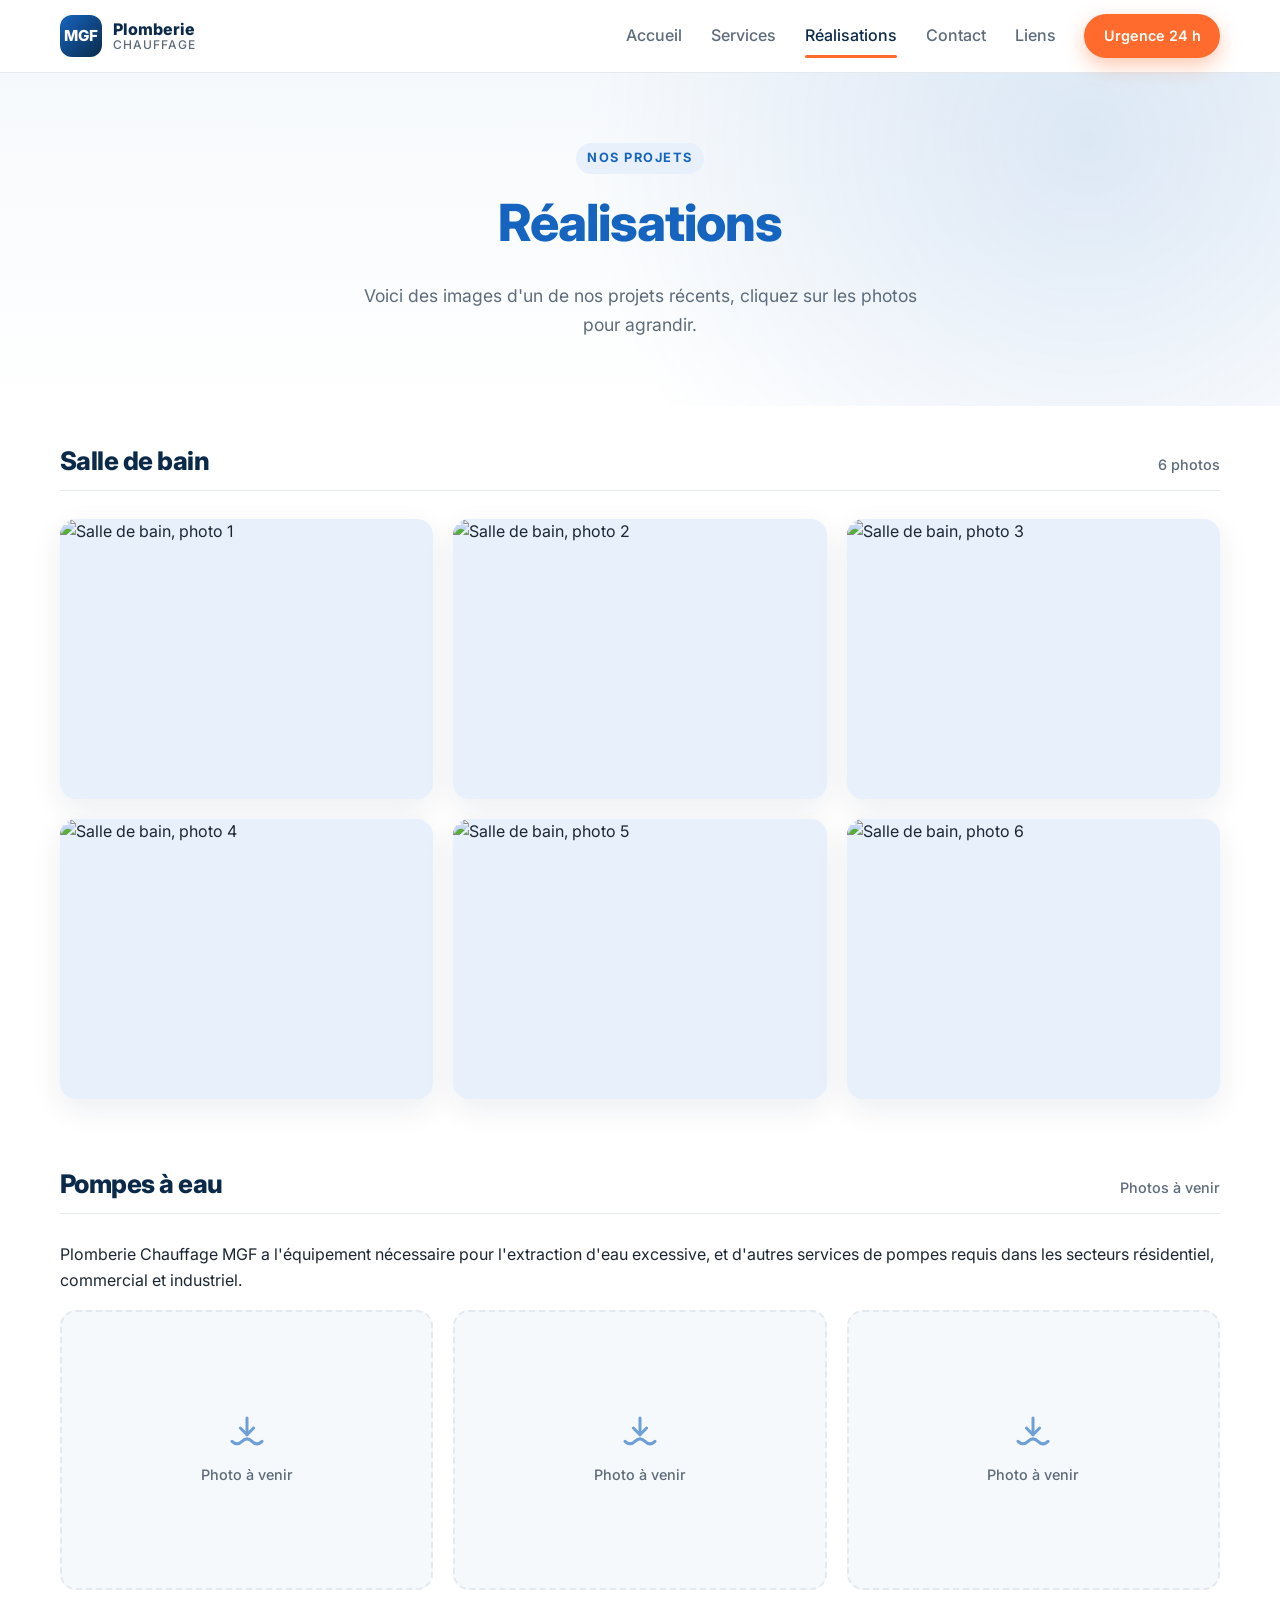
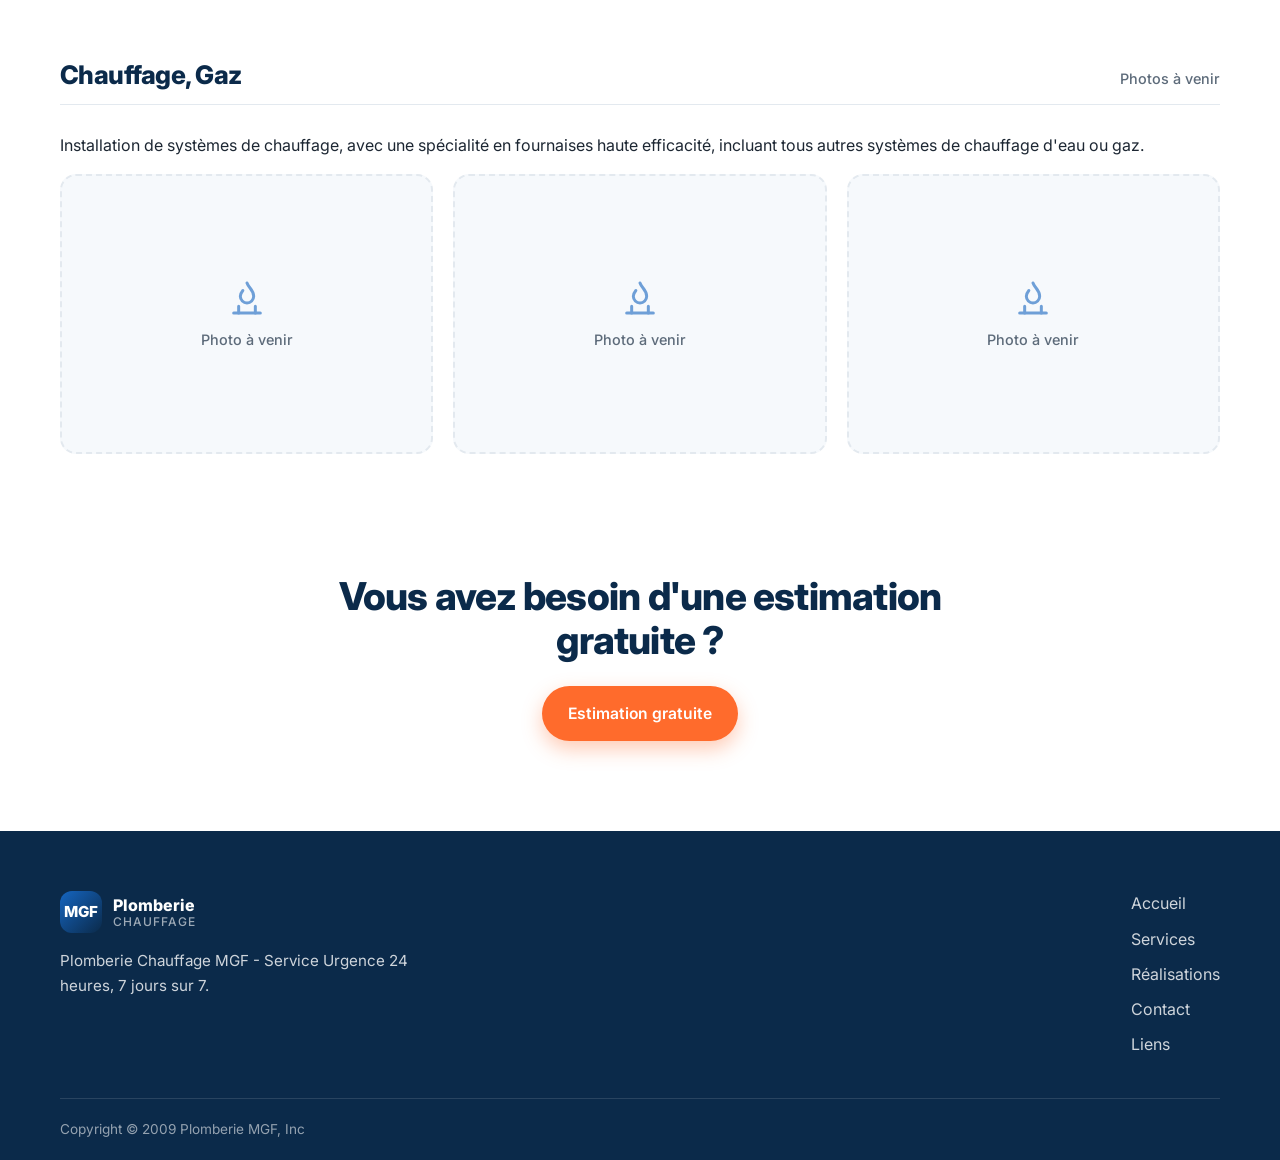
==== realisations.html @ ff9a6ec9 "realisations" ====
<!DOCTYPE html>
<html lang="fr">
<head>
    <meta charset="UTF-8">
    <meta name="viewport" content="width=device-width, initial-scale=1.0">
    <meta name="description" content="Réalisations de Plomberie Chauffage MGF : photos d'un de nos projets récents de salle de bain.">
    <link rel="preconnect" href="https://fonts.googleapis.com">
    <link rel="preconnect" href="https://fonts.gstatic.com" crossorigin>
    <link href="https://fonts.googleapis.com/css2?family=Inter:wght@400;500;600;700;800&display=swap" rel="stylesheet">
    <link rel="stylesheet" href="./styles.css">
    <link rel="stylesheet" href="./realisations.css">
    <title>Réalisations | Plomberie Chauffage MGF</title>
</head>
<body>

    <!-- ========== EN-TÊTE ========== -->
    <header class="site-header">
        <div class="container header-inner">
            <a href="index.html" class="logo">
                <span class="logo-mark">MGF</span>
                <span class="logo-text">Plomberie <small>Chauffage</small></span>
            </a>

            <input type="checkbox" id="menu-toggle" class="menu-toggle" aria-label="Ouvrir le menu">
            <label for="menu-toggle" class="burger" aria-hidden="true"><span></span></label>

            <nav class="nav" aria-label="Navigation principale">
                <a href="index.html">Accueil</a>
                <a href="services.html">Services</a>
                <a href="realisations.html" class="active" aria-current="page">Réalisations</a>
                <a href="contact.html">Contact</a>
                <a href="liens.html">Liens</a>
                <a href="tel:+15148350177" class="btn btn-accent nav-cta">Urgence 24 h</a>
            </nav>
        </div>
    </header>

    <main>

        <!-- ========== TITRE DE PAGE ========== -->
        <section class="page-hero">
            <div class="container">
                <span class="eyebrow">Nos projets</span>
                <h1>Réalisations</h1>
                <p>Voici des images d'un de nos projets récents, cliquez sur les photos pour agrandir.</p>
            </div>
        </section>

        <!-- ========== GALERIE ========== -->
        <section class="gallery-section" id="galerie">
            <div class="container">
                <header class="gallery-head">
                    <h2>Salle de bain</h2>
                    <span class="count">6 photos</span>
                </header>

                <div class="gallery">

                    <a href="#photo-1" class="thumb">
                        <img src="photos/realDSC02028.JPG" alt="Salle de bain, photo 1" loading="lazy">
                        <span class="zoom" aria-hidden="true"><svg viewBox="0 0 24 24"><circle cx="11" cy="11" r="7"/><path d="M21 21l-4.5-4.5M11 8v6M8 11h6"/></svg></span>
                    </a>

                    <a href="#photo-2" class="thumb">
                        <img src="photos/realDSC02033.JPG" alt="Salle de bain, photo 2" loading="lazy">
                        <span class="zoom" aria-hidden="true"><svg viewBox="0 0 24 24"><circle cx="11" cy="11" r="7"/><path d="M21 21l-4.5-4.5M11 8v6M8 11h6"/></svg></span>
                    </a>

                    <a href="#photo-3" class="thumb">
                        <img src="photos/realDSC02045.JPG" alt="Salle de bain, photo 3" loading="lazy">
                        <span class="zoom" aria-hidden="true"><svg viewBox="0 0 24 24"><circle cx="11" cy="11" r="7"/><path d="M21 21l-4.5-4.5M11 8v6M8 11h6"/></svg></span>
                    </a>

                    <a href="#photo-4" class="thumb">
                        <img src="photos/realDSC02046.JPG" alt="Salle de bain, photo 4" loading="lazy">
                        <span class="zoom" aria-hidden="true"><svg viewBox="0 0 24 24"><circle cx="11" cy="11" r="7"/><path d="M21 21l-4.5-4.5M11 8v6M8 11h6"/></svg></span>
                    </a>

                    <a href="#photo-5" class="thumb">
                        <img src="photos/realDSC02056.JPG" alt="Salle de bain, photo 5" loading="lazy">
                        <span class="zoom" aria-hidden="true"><svg viewBox="0 0 24 24"><circle cx="11" cy="11" r="7"/><path d="M21 21l-4.5-4.5M11 8v6M8 11h6"/></svg></span>
                    </a>

                    <a href="#photo-6" class="thumb">
                        <img src="photos/realDSC02057.JPG" alt="Salle de bain, photo 6" loading="lazy">
                        <span class="zoom" aria-hidden="true"><svg viewBox="0 0 24 24"><circle cx="11" cy="11" r="7"/><path d="M21 21l-4.5-4.5M11 8v6M8 11h6"/></svg></span>
                    </a>

                </div>
            </div>
        </section>

        <!-- ========== POMPES À EAU ========== -->
        <section class="gallery-section" id="pompes-a-eau">
            <div class="container">
                <header class="gallery-head">
                    <h2>Pompes à eau</h2>
                    <span class="count">Photos à venir</span>
                </header>
                <p class="gallery-desc">Plomberie Chauffage MGF a l'équipement nécessaire pour l'extraction d'eau excessive, et d'autres services de pompes requis dans les secteurs résidentiel, commercial et industriel.</p>

                <div class="gallery">
                    <!--
                        Pour ajouter une vraie photo, remplace un bloc "thumb placeholder" par :
                        <a href="photos/pompe-1.jpg" class="thumb"><img src="photos/pompe-1.jpg" alt="Pompe à eau, photo 1" loading="lazy"></a>
                    -->
                    <div class="thumb placeholder">
                        <svg viewBox="0 0 24 24" aria-hidden="true"><path d="M12 3v10"/><path d="M8 9l4 4 4-4"/><path d="M3 17c2 2 4 2 6 0s4-2 6 0 4 2 6 0"/></svg>
                        <span>Photo à venir</span>
                    </div>
                    <div class="thumb placeholder">
                        <svg viewBox="0 0 24 24" aria-hidden="true"><path d="M12 3v10"/><path d="M8 9l4 4 4-4"/><path d="M3 17c2 2 4 2 6 0s4-2 6 0 4 2 6 0"/></svg>
                        <span>Photo à venir</span>
                    </div>
                    <div class="thumb placeholder">
                        <svg viewBox="0 0 24 24" aria-hidden="true"><path d="M12 3v10"/><path d="M8 9l4 4 4-4"/><path d="M3 17c2 2 4 2 6 0s4-2 6 0 4 2 6 0"/></svg>
                        <span>Photo à venir</span>
                    </div>
                </div>
            </div>
        </section>

        <!-- ========== CHAUFFAGE, GAZ ========== -->
        <section class="gallery-section" id="chauffage-gaz">
            <div class="container">
                <header class="gallery-head">
                    <h2>Chauffage, Gaz</h2>
                    <span class="count">Photos à venir</span>
                </header>
                <p class="gallery-desc">Installation de systèmes de chauffage, avec une spécialité en fournaises haute efficacité, incluant tous autres systèmes de chauffage d'eau ou gaz.</p>

                <div class="gallery">
                    <div class="thumb placeholder">
                        <svg viewBox="0 0 24 24" aria-hidden="true"><path d="M12 3c1 3 4 4 4 8a4 4 0 0 1-8 0c0-1.5.7-2.5 1.5-3.5"/><path d="M4 21h16"/><path d="M7 21v-4M17 21v-4"/></svg>
                        <span>Photo à venir</span>
                    </div>
                    <div class="thumb placeholder">
                        <svg viewBox="0 0 24 24" aria-hidden="true"><path d="M12 3c1 3 4 4 4 8a4 4 0 0 1-8 0c0-1.5.7-2.5 1.5-3.5"/><path d="M4 21h16"/><path d="M7 21v-4M17 21v-4"/></svg>
                        <span>Photo à venir</span>
                    </div>
                    <div class="thumb placeholder">
                        <svg viewBox="0 0 24 24" aria-hidden="true"><path d="M12 3c1 3 4 4 4 8a4 4 0 0 1-8 0c0-1.5.7-2.5 1.5-3.5"/><path d="M4 21h16"/><path d="M7 21v-4M17 21v-4"/></svg>
                        <span>Photo à venir</span>
                    </div>
                </div>
            </div>
        </section>

        <!-- ========== AGRANDISSEMENTS (sans JavaScript) ========== -->
        <div class="lightbox" id="photo-1">
            <a href="#galerie" class="lb-backdrop" aria-label="Fermer"></a>
            <img src="photos/realDSC02028.JPG" alt="Salle de bain, photo 1 agrandie">
            <a href="#galerie" class="lb-close" aria-label="Fermer">&times;</a>
            <a href="#photo-6" class="lb-nav lb-prev" aria-label="Photo précédente">&#8249;</a>
            <a href="#photo-2" class="lb-nav lb-next" aria-label="Photo suivante">&#8250;</a>
        </div>

        <div class="lightbox" id="photo-2">
            <a href="#galerie" class="lb-backdrop" aria-label="Fermer"></a>
            <img src="photos/realDSC02033.JPG" alt="Salle de bain, photo 2 agrandie">
            <a href="#galerie" class="lb-close" aria-label="Fermer">&times;</a>
            <a href="#photo-1" class="lb-nav lb-prev" aria-label="Photo précédente">&#8249;</a>
            <a href="#photo-3" class="lb-nav lb-next" aria-label="Photo suivante">&#8250;</a>
        </div>

        <div class="lightbox" id="photo-3">
            <a href="#galerie" class="lb-backdrop" aria-label="Fermer"></a>
            <img src="photos/realDSC02045.JPG" alt="Salle de bain, photo 3 agrandie">
            <a href="#galerie" class="lb-close" aria-label="Fermer">&times;</a>
            <a href="#photo-2" class="lb-nav lb-prev" aria-label="Photo précédente">&#8249;</a>
            <a href="#photo-4" class="lb-nav lb-next" aria-label="Photo suivante">&#8250;</a>
        </div>

        <div class="lightbox" id="photo-4">
            <a href="#galerie" class="lb-backdrop" aria-label="Fermer"></a>
            <img src="photos/realDSC02046.JPG" alt="Salle de bain, photo 4 agrandie">
            <a href="#galerie" class="lb-close" aria-label="Fermer">&times;</a>
            <a href="#photo-3" class="lb-nav lb-prev" aria-label="Photo précédente">&#8249;</a>
            <a href="#photo-5" class="lb-nav lb-next" aria-label="Photo suivante">&#8250;</a>
        </div>

        <div class="lightbox" id="photo-5">
            <a href="#galerie" class="lb-backdrop" aria-label="Fermer"></a>
            <img src="photos/realDSC02056.JPG" alt="Salle de bain, photo 5 agrandie">
            <a href="#galerie" class="lb-close" aria-label="Fermer">&times;</a>
            <a href="#photo-4" class="lb-nav lb-prev" aria-label="Photo précédente">&#8249;</a>
            <a href="#photo-6" class="lb-nav lb-next" aria-label="Photo suivante">&#8250;</a>
        </div>

        <div class="lightbox" id="photo-6">
            <a href="#galerie" class="lb-backdrop" aria-label="Fermer"></a>
            <img src="photos/realDSC02057.JPG" alt="Salle de bain, photo 6 agrandie">
            <a href="#galerie" class="lb-close" aria-label="Fermer">&times;</a>
            <a href="#photo-5" class="lb-nav lb-prev" aria-label="Photo précédente">&#8249;</a>
            <a href="#photo-1" class="lb-nav lb-next" aria-label="Photo suivante">&#8250;</a>
        </div>

        <!-- ========== APPEL À L'ACTION ========== -->
        <section class="cta">
            <div class="container cta-inner">
                <h2>Vous avez besoin d'une estimation gratuite ?</h2>
                <a href="estimation.html" class="btn btn-accent">Estimation gratuite</a>
            </div>
        </section>

    </main>

    <!-- ========== PIED DE PAGE ========== -->
    <footer class="site-footer">
        <div class="container footer-inner">
            <div class="footer-brand">
                <a href="index.html" class="logo">
                    <span class="logo-mark">MGF</span>
                    <span class="logo-text">Plomberie <small>Chauffage</small></span>
                </a>
                <p>Plomberie Chauffage MGF - Service Urgence 24 heures, 7 jours sur 7.</p>
            </div>

            <nav class="footer-nav" aria-label="Navigation du pied de page">
                <a href="index.html">Accueil</a>
                <a href="services.html">Services</a>
                <a href="realisations.html">Réalisations</a>
                <a href="contact.html">Contact</a>
                <a href="liens.html">Liens</a>
            </nav>
        </div>
        <div class="container footer-bottom">
            <p>Copyright &copy; 2009 Plomberie MGF, Inc</p>
        </div>
    </footer>

</body>
</html>
---- styles.css ----
/* ==========================================================
   Plomberie Chauffage MGF — page Services
   ========================================================== */

:root {
    --navy: #0b2a4a;
    --blue: #1565c0;
    --blue-soft: #e8f1fb;
    --accent: #ff6b2c;
    --accent-dark: #e5551a;
    --text: #1d2733;
    --muted: #5d6b7a;
    --line: #e3e9ef;
    --bg: #f6f9fc;
    --white: #ffffff;
    --radius: 16px;
    --shadow: 0 10px 30px rgba(11, 42, 74, 0.08);
    --shadow-hover: 0 18px 40px rgba(11, 42, 74, 0.14);
}

*, *::before, *::after { box-sizing: border-box; }

html { scroll-behavior: smooth; }

body {
    margin: 0;
    font-family: "Inter", system-ui, -apple-system, "Segoe UI", Roboto, sans-serif;
    color: var(--text);
    background: var(--white);
    line-height: 1.6;
    -webkit-font-smoothing: antialiased;
}

img { max-width: 100%; display: block; }

a { color: inherit; text-decoration: none; }

h1, h2, h3 { line-height: 1.15; margin: 0 0 .6em; color: var(--navy); letter-spacing: -0.02em; }

p { margin: 0 0 1em; }

.container {
    width: min(1160px, 100% - 40px);
    margin-inline: auto;
}

svg {
    fill: none;
    stroke: currentColor;
    stroke-width: 1.8;
    stroke-linecap: round;
    stroke-linejoin: round;
}

/* ---------- Boutons ---------- */
.btn {
    display: inline-flex;
    align-items: center;
    gap: .55em;
    padding: .85em 1.5em;
    border-radius: 999px;
    font-weight: 600;
    font-size: .98rem;
    border: 2px solid transparent;
    cursor: pointer;
    transition: transform .2s, background .2s, box-shadow .2s, color .2s;
}
.btn svg { width: 1.2em; height: 1.2em; }
.btn:hover { transform: translateY(-2px); }

.btn-primary { background: var(--blue); color: var(--white); box-shadow: 0 8px 20px rgba(21, 101, 192, .3); }
.btn-primary:hover { background: #0f52a0; }

.btn-accent { background: var(--accent); color: var(--white); box-shadow: 0 8px 20px rgba(255, 107, 44, .35); }
.btn-accent:hover { background: var(--accent-dark); }

.btn-ghost { border-color: var(--navy); color: var(--navy); background: transparent; }
.btn-ghost:hover { background: var(--navy); color: var(--white); }

.btn-light { background: var(--white); color: var(--navy); font-size: 1.15rem; }
.btn-light:hover { background: var(--blue-soft); }

.eyebrow {
    display: inline-block;
    font-size: .8rem;
    font-weight: 700;
    letter-spacing: .12em;
    text-transform: uppercase;
    color: var(--blue);
    background: var(--blue-soft);
    padding: .4em .9em;
    border-radius: 999px;
    margin-bottom: 1.2rem;
}

/* ---------- En-tête ---------- */
.site-header {
    position: sticky;
    top: 0;
    z-index: 50;
    background: rgba(255, 255, 255, .9);
    backdrop-filter: blur(12px);
    border-bottom: 1px solid var(--line);
}
.header-inner {
    display: flex;
    align-items: center;
    justify-content: space-between;
    height: 72px;
}

.logo { display: inline-flex; align-items: center; gap: .7rem; }
.logo-mark {
    display: grid;
    place-items: center;
    width: 42px; height: 42px;
    border-radius: 12px;
    background: linear-gradient(135deg, var(--blue), var(--navy));
    color: var(--white);
    font-weight: 800;
    font-size: .95rem;
    letter-spacing: .02em;
}
.logo-text { font-weight: 800; color: var(--navy); line-height: 1.1; }
.logo-text small { display: block; font-weight: 500; font-size: .75rem; color: var(--muted); letter-spacing: .08em; text-transform: uppercase; }

.nav { display: flex; align-items: center; gap: 1.8rem; }
.nav a:not(.btn) { font-weight: 500; color: var(--muted); position: relative; padding: .3em 0; transition: color .2s; }
.nav a:not(.btn):hover,
.nav a.active { color: var(--navy); }
.nav a.active::after {
    content: "";
    position: absolute; left: 0; right: 0; bottom: -4px;
    height: 3px; border-radius: 3px; background: var(--accent);
}
.nav-cta { padding: .6em 1.2em; font-size: .9rem; }

.menu-toggle { display: none; }
.burger { display: none; }

/* ---------- Hero ---------- */
.hero {
    background:
        radial-gradient(circle at 85% 20%, rgba(21, 101, 192, .12), transparent 45%),
        linear-gradient(180deg, var(--bg), var(--white));
    padding: 80px 0 90px;
}
.hero-inner {
    display: grid;
    grid-template-columns: 1.15fr 1fr;
    gap: 60px;
    align-items: center;
}
.hero h1 { font-size: clamp(2rem, 4.2vw, 3.2rem); font-weight: 800; }
.hero h1 span { color: var(--blue); }
.hero-text > p { font-size: 1.1rem; color: var(--muted); max-width: 56ch; }

.hero-actions { display: flex; flex-wrap: wrap; gap: 14px; margin: 1.8rem 0 2rem; }

.hero-badges {
    list-style: none; margin: 0; padding: 0;
    display: flex; flex-wrap: wrap; gap: 12px 26px;
    font-size: .92rem; font-weight: 500; color: var(--navy);
}
.hero-badges li { display: inline-flex; align-items: center; gap: .5em; }
.hero-badges svg { width: 20px; height: 20px; color: var(--accent); }

.hero-visual { position: relative; }
.hero-card {
    aspect-ratio: 1 / 1;
    border-radius: 32px;
    background: linear-gradient(145deg, var(--blue), var(--navy));
    display: grid; place-items: center;
    box-shadow: var(--shadow-hover);
    overflow: hidden;
    position: relative;
}
.hero-card::before,
.hero-card::after {
    content: ""; position: absolute; border-radius: 50%;
    background: rgba(255, 255, 255, .06);
}
.hero-card::before { width: 70%; height: 70%; top: -20%; right: -20%; }
.hero-card::after { width: 50%; height: 50%; bottom: -15%; left: -10%; }
.hero-card img { width: 100%; height: 100%; object-fit: cover; }
.hero-illustration { width: 52%; fill: rgba(255, 255, 255, .95); stroke: none; position: relative; z-index: 1; }
.hero-illustration .shine { fill: none; stroke: var(--blue); stroke-width: 7; opacity: .5; }

.float-card {
    position: absolute;
    background: var(--white);
    border-radius: 14px;
    padding: 12px 18px;
    box-shadow: var(--shadow);
    display: flex; flex-direction: column;
    line-height: 1.2;
}
.float-card strong { font-size: 1.2rem; color: var(--navy); }
.float-card span { font-size: .8rem; color: var(--muted); }
.float-top { top: 8%; left: -6%; }
.float-bottom { bottom: 8%; right: -4%; }

/* ---------- Services ---------- */
.services { padding: 90px 0; background: var(--white); }

.section-head { text-align: center; max-width: 640px; margin: 0 auto 56px; }
.section-head h2 { font-size: clamp(1.8rem, 3.2vw, 2.5rem); font-weight: 800; }
.section-head p { color: var(--muted); font-size: 1.05rem; }

.grid {
    display: grid;
    grid-template-columns: repeat(3, 1fr);
    gap: 24px;
}

.card {
    background: var(--white);
    border: 1px solid var(--line);
    border-radius: var(--radius);
    padding: 32px 28px;
    transition: transform .25s, box-shadow .25s, border-color .25s;
    position: relative;
    overflow: hidden;
}
.card::before {
    content: "";
    position: absolute; left: 0; top: 0; right: 0; height: 4px;
    background: linear-gradient(90deg, var(--blue), var(--accent));
    transform: scaleX(0); transform-origin: left;
    transition: transform .3s;
}
.card:hover { transform: translateY(-6px); box-shadow: var(--shadow-hover); border-color: transparent; }
.card:hover::before { transform: scaleX(1); }

.icon {
    width: 56px; height: 56px;
    border-radius: 14px;
    background: var(--blue-soft);
    color: var(--blue);
    display: grid; place-items: center;
    margin-bottom: 20px;
    transition: background .25s, color .25s;
}
.icon svg { width: 28px; height: 28px; }
.card:hover .icon { background: var(--blue); color: var(--white); }

.card h3 { font-size: 1.2rem; font-weight: 700; margin-bottom: .5em; }
.card p { color: var(--muted); font-size: .98rem; margin: 0; }

.more { text-align: center; margin-top: 52px; }

/* ---------- Bandeau urgence ---------- */
.emergency {
    background: linear-gradient(120deg, var(--navy), var(--blue));
    color: var(--white);
    padding: 48px 0;
}
.emergency-inner {
    display: flex; align-items: center; justify-content: space-between;
    gap: 24px; flex-wrap: wrap;
}
.emergency h2 { color: var(--white); font-size: clamp(1.4rem, 2.6vw, 2rem); margin-bottom: .2em; }
.emergency p { margin: 0; opacity: .85; }

/* ---------- Info RBQ + témoignage ---------- */
.info { padding: 90px 0; background: var(--bg); }
.info-grid { display: grid; grid-template-columns: 1fr 1fr; gap: 28px; align-items: stretch; }

.notice {
    background: var(--white);
    border-left: 5px solid var(--accent);
    border-radius: var(--radius);
    padding: 34px 32px;
    box-shadow: var(--shadow);
}
.notice-tag {
    display: inline-block;
    font-size: .75rem; font-weight: 700; letter-spacing: .1em; text-transform: uppercase;
    color: var(--accent-dark); margin-bottom: 1rem;
}
.notice p { margin: 0; font-size: 1.05rem; font-weight: 500; color: var(--navy); }

.testimonial {
    margin: 0;
    background: var(--navy);
    color: var(--white);
    border-radius: var(--radius);
    padding: 34px 32px;
    position: relative;
    box-shadow: var(--shadow);
}
.quote-mark { width: 40px; height: 40px; fill: var(--accent); stroke: none; margin-bottom: 12px; }
.testimonial blockquote { margin: 0 0 1.2rem; font-size: 1.15rem; font-weight: 500; line-height: 1.5; }
.testimonial figcaption { font-weight: 700; opacity: .8; }
.testimonial figcaption::before { content: "— "; }

/* ---------- Appel à l'action ---------- */
.cta { padding: 90px 0; text-align: center; background: var(--white); }
.cta-inner { max-width: 640px; }
.cta h2 { font-size: clamp(1.8rem, 3.2vw, 2.4rem); font-weight: 800; }
.cta p { color: var(--muted); font-size: 1.05rem; margin-bottom: 1.8rem; }

/* ---------- Pied de page ---------- */
.site-footer { background: var(--navy); color: rgba(255, 255, 255, .8); padding: 60px 0 0; }
.footer-inner {
    display: flex; justify-content: space-between; gap: 40px; flex-wrap: wrap;
    padding-bottom: 40px;
}
.footer-brand { max-width: 380px; }
.footer-brand .logo-text { color: var(--white); }
.footer-brand .logo-text small { color: rgba(255, 255, 255, .6); }
.footer-brand p { margin-top: 1rem; font-size: .95rem; }

.footer-nav { display: flex; flex-direction: column; gap: .6rem; }
.footer-nav a { transition: color .2s; }
.footer-nav a:hover { color: var(--accent); }

.footer-bottom { border-top: 1px solid rgba(255, 255, 255, .12); padding: 20px 0; font-size: .85rem; }
.footer-bottom p { margin: 0; opacity: .7; }

/* ---------- Responsive ---------- */
@media (max-width: 960px) {
    .hero-inner { grid-template-columns: 1fr; gap: 50px; }
    .hero-visual { max-width: 420px; margin-inline: auto; width: 100%; }
    .float-top { left: -2%; }
    .float-bottom { right: -2%; }
    .grid { grid-template-columns: repeat(2, 1fr); }
    .info-grid { grid-template-columns: 1fr; }
}

@media (max-width: 760px) {
    .burger {
        display: flex; flex-direction: column; justify-content: center; gap: 5px;
        width: 42px; height: 42px; cursor: pointer; padding: 10px;
    }
    .burger span, .burger span::before, .burger span::after {
        display: block; height: 2px; width: 100%;
        background: var(--navy); border-radius: 2px; position: relative;
        transition: transform .25s, opacity .25s;
    }
    .burger span::before, .burger span::after { content: ""; position: absolute; left: 0; }
    .burger span::before { top: -7px; }
    .burger span::after { top: 7px; }

    .nav {
        position: absolute; top: 72px; left: 0; right: 0;
        flex-direction: column; align-items: stretch; gap: 0;
        background: var(--white);
        border-bottom: 1px solid var(--line);
        max-height: 0; overflow: hidden;
        transition: max-height .3s ease;
    }
    .nav a:not(.btn) { padding: 16px 20px; border-top: 1px solid var(--line); }
    .nav a.active::after { display: none; }
    .nav-cta { margin: 16px 20px; justify-content: center; }
    .menu-toggle:checked ~ .nav { max-height: 460px; }

    .hero { padding: 50px 0 60px; }
    .services, .info, .cta { padding: 64px 0; }
    .grid { grid-template-columns: 1fr; }
    .emergency-inner { flex-direction: column; align-items: flex-start; }
}

@media (prefers-reduced-motion: reduce) {
    * { transition: none !important; scroll-behavior: auto !important; }
}

/* ============================================================
   Plomberie Chauffage MGF — page Réalisations
   (à charger après styles.css, utilise ses variables :root)
   ========================================================== */

/* ---------- Titre de page ---------- */
.page-hero {
    background:
        radial-gradient(circle at 85% 20%, rgba(21, 101, 192, .12), transparent 45%),
        linear-gradient(180deg, var(--bg), var(--white));
    padding: 70px 0 50px;
    text-align: center;
}
.page-hero h1 { font-size: clamp(2rem, 4.2vw, 3.2rem); font-weight: 800; color: var(--blue); }
.page-hero p { color: var(--muted); font-size: 1.1rem; max-width: 54ch; margin-inline: auto; }

/* ---------- Galerie ---------- */
.gallery-section { padding: 40px 0 30px; }
.gallery-section:last-of-type { padding-bottom: 90px; }

.gallery-head {
    display: flex; align-items: baseline; justify-content: space-between;
    gap: 16px; margin-bottom: 28px;
    padding-bottom: 14px; border-bottom: 1px solid var(--line);
}
.gallery-head h2 { margin: 0; font-size: 1.6rem; font-weight: 800; }
.gallery-head .count { color: var(--muted); font-size: .9rem; font-weight: 500; }

.gallery {
    display: grid;
    grid-template-columns: repeat(3, 1fr);
    gap: 20px;
}

.thumb {
    position: relative;
    display: block;
    aspect-ratio: 4 / 3;
    border-radius: var(--radius);
    overflow: hidden;
    background: var(--blue-soft);
    box-shadow: var(--shadow);
    transition: transform .25s, box-shadow .25s;
}
.thumb img {
    width: 100%; height: 100%;
    object-fit: cover;
    transition: transform .5s;
}
.thumb:hover { transform: translateY(-4px); box-shadow: var(--shadow-hover); }
.thumb:hover img { transform: scale(1.06); }

.zoom {
    position: absolute; inset: 0;
    display: grid; place-items: center;
    background: linear-gradient(180deg, transparent 40%, rgba(11, 42, 74, .55));
    opacity: 0;
    transition: opacity .25s;
    color: var(--white);
}
.zoom svg { width: 38px; height: 38px; stroke-width: 1.6; }
.thumb:hover .zoom, .thumb:focus-visible .zoom { opacity: 1; }

/* ---------- Emplacements en attente de photos ---------- */
.thumb.placeholder {
    display: flex; flex-direction: column; align-items: center; justify-content: center;
    gap: 10px;
    background: var(--bg);
    border: 2px dashed var(--line);
    box-shadow: none;
    color: var(--muted);
    font-size: .9rem; font-weight: 500;
}
.thumb.placeholder svg { width: 40px; height: 40px; color: var(--blue); opacity: .6; }
.thumb.placeholder:hover { transform: none; box-shadow: none; }

/* ---------- Agrandissement (CSS seulement, via :target) ---------- */
.lightbox {
    position: fixed; inset: 0; z-index: 100;
    display: none;
    place-items: center;
    background: rgba(6, 20, 36, .92);
    padding: 24px;
}
.lightbox:target { display: grid; animation: lb-in .2s ease; }

@keyframes lb-in { from { opacity: 0; } to { opacity: 1; } }

.lb-backdrop { position: absolute; inset: 0; cursor: zoom-out; }

.lightbox img {
    position: relative;
    max-width: min(1100px, 100%);
    max-height: calc(100vh - 48px);
    border-radius: 12px;
    box-shadow: 0 20px 60px rgba(0, 0, 0, .5);
}

.lb-close, .lb-nav {
    position: absolute;
    display: grid; place-items: center;
    width: 48px; height: 48px;
    border-radius: 50%;
    background: rgba(255, 255, 255, .14);
    color: var(--white);
    font-size: 2rem; line-height: 1;
    transition: background .2s;
}
.lb-close:hover, .lb-nav:hover { background: var(--accent); }
.lb-close { top: 20px; right: 20px; }
.lb-nav { top: 50%; transform: translateY(-50%); padding-bottom: 4px; }
.lb-prev { left: 20px; }
.lb-next { right: 20px; }

/* ---------- Responsive ---------- */
@media (max-width: 960px) {
    .gallery { grid-template-columns: repeat(2, 1fr); }
}
@media (max-width: 560px) {
    .gallery { grid-template-columns: 1fr; }
    .page-hero { padding: 50px 0 36px; }
    .gallery-section { padding-bottom: 64px; }
    .lb-nav { top: auto; bottom: 20px; transform: none; }
}
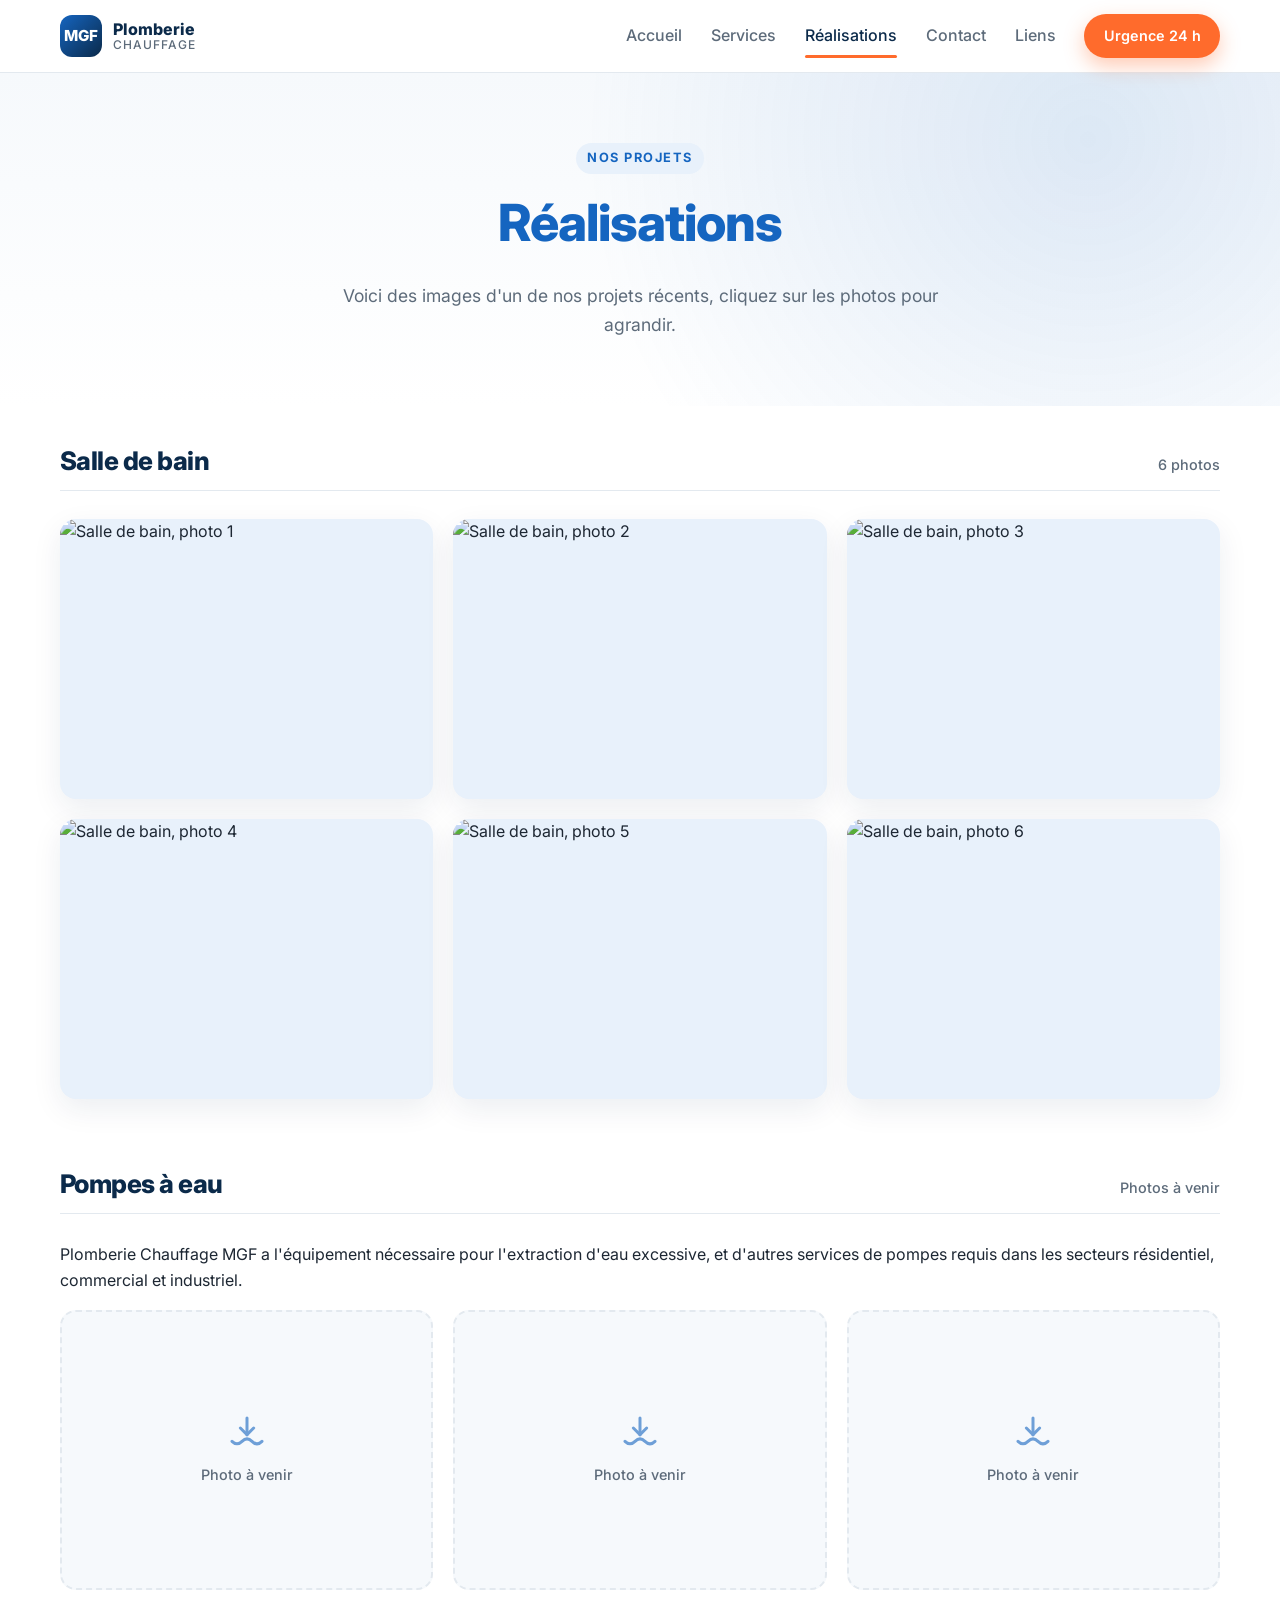
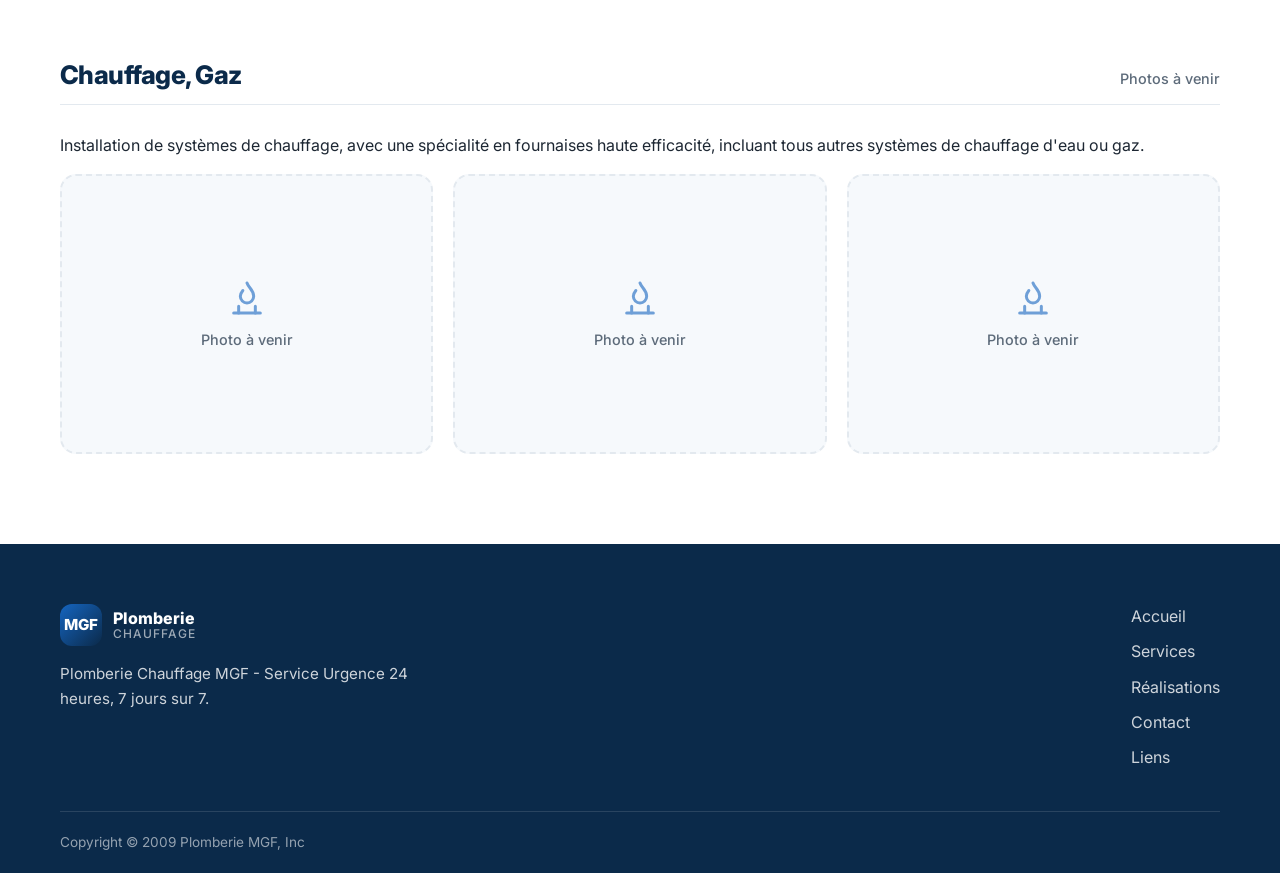
==== commit 0c93b041: "tous les pages" ====
--- a/realisations.html
+++ b/realisations.html
@@ -195,14 +195,6 @@
             <a href="#photo-1" class="lb-nav lb-next" aria-label="Photo suivante">&#8250;</a>
         </div>
 
-        <!-- ========== APPEL À L'ACTION ========== -->
-        <section class="cta">
-            <div class="container cta-inner">
-                <h2>Vous avez besoin d'une estimation gratuite ?</h2>
-                <a href="estimation.html" class="btn btn-accent">Estimation gratuite</a>
-            </div>
-        </section>
-
     </main>
 
     <!-- ========== PIED DE PAGE ========== -->
--- a/styles.css
+++ b/styles.css
@@ -488,4 +488,217 @@
     .page-hero { padding: 50px 0 36px; }
     .gallery-section { padding-bottom: 64px; }
     .lb-nav { top: auto; bottom: 20px; transform: none; }
+}
+
+/* ==========================================================
+   Plomberie Chauffage MGF — page Contact
+   (à charger après styles.css, utilise ses variables :root)
+   ========================================================== */
+
+/* ---------- Titre de page ---------- */
+.page-hero {
+    background:
+        radial-gradient(circle at 85% 20%, rgba(21, 101, 192, .12), transparent 45%),
+        linear-gradient(180deg, var(--bg), var(--white));
+    padding: 70px 0 50px;
+    text-align: center;
+}
+.page-hero h1 { font-size: clamp(2rem, 4.2vw, 3.2rem); font-weight: 800; color: var(--blue); }
+.page-hero p { color: var(--muted); font-size: 1.1rem; max-width: 56ch; margin-inline: auto; }
+
+/* ---------- Mise en page ---------- */
+.contact-section { padding: 30px 0 90px; }
+
+.contact-grid {
+    display: grid;
+    grid-template-columns: 1.4fr 1fr;
+    gap: 32px;
+    align-items: start;
+}
+
+/* ---------- Formulaire ---------- */
+.form-card {
+    background: var(--white);
+    border: 1px solid var(--line);
+    border-radius: var(--radius);
+    padding: 40px 36px;
+    box-shadow: var(--shadow);
+}
+.form-card h2 { font-size: 1.6rem; font-weight: 800; margin-bottom: .4em; }
+.form-intro { color: var(--muted); font-size: .97rem; margin-bottom: 1.8rem; }
+
+.field { display: flex; flex-direction: column; gap: 6px; margin-bottom: 18px; }
+.field-row { display: grid; grid-template-columns: 1fr 1fr; gap: 18px; }
+
+.field label { font-weight: 600; font-size: .9rem; color: var(--navy); }
+.req { color: var(--accent); }
+
+.field input,
+.field textarea {
+    width: 100%;
+    font-family: inherit;
+    font-size: 1rem;
+    color: var(--text);
+    background: var(--bg);
+    border: 1.5px solid var(--line);
+    border-radius: 10px;
+    padding: .8em 1em;
+    transition: border-color .2s, box-shadow .2s, background .2s;
+}
+.field textarea { resize: vertical; min-height: 140px; }
+.field input:hover,
+.field textarea:hover { border-color: #c9d4df; }
+.field input:focus,
+.field textarea:focus {
+    outline: none;
+    background: var(--white);
+    border-color: var(--blue);
+    box-shadow: 0 0 0 4px rgba(21, 101, 192, .15);
+}
+
+.form-foot {
+    display: flex; align-items: center; justify-content: space-between;
+    gap: 16px; flex-wrap: wrap;
+    margin-top: 8px;
+}
+.req-note { margin: 0; font-size: .85rem; color: var(--muted); }
+
+/* ---------- Coordonnées ---------- */
+.contact-side { display: grid; gap: 24px; }
+
+.info-card {
+    background: var(--navy);
+    color: var(--white);
+    border-radius: var(--radius);
+    padding: 34px 30px;
+    box-shadow: var(--shadow);
+}
+.info-card h2 { color: var(--white); font-size: 1.3rem; font-weight: 800; margin-bottom: 1.4rem; }
+
+.contact-list { list-style: none; margin: 0; padding: 0; display: grid; gap: 20px; }
+.contact-list li { display: flex; gap: 16px; align-items: flex-start; }
+.contact-list strong {
+    display: block;
+    font-size: .75rem; font-weight: 700; letter-spacing: .1em; text-transform: uppercase;
+    color: rgba(255, 255, 255, .6);
+    margin-bottom: 2px;
+}
+.contact-list address { font-style: normal; line-height: 1.5; }
+.contact-list a { font-weight: 600; transition: color .2s; word-break: break-word; }
+.contact-list a:hover { color: var(--accent); }
+
+.ci {
+    flex: none;
+    width: 42px; height: 42px;
+    border-radius: 12px;
+    background: rgba(255, 255, 255, .1);
+    color: var(--accent);
+    display: grid; place-items: center;
+}
+.ci svg { width: 22px; height: 22px; }
+
+.map {
+    border-radius: var(--radius);
+    overflow: hidden;
+    border: 1px solid var(--line);
+    box-shadow: var(--shadow);
+    aspect-ratio: 4 / 3;
+    background: var(--blue-soft);
+}
+.map iframe { width: 100%; height: 100%; border: 0; display: block; }
+
+/* ---------- Responsive ---------- */
+@media (max-width: 960px) {
+    .contact-grid { grid-template-columns: 1fr; }
+}
+@media (max-width: 560px) {
+    .page-hero { padding: 50px 0 36px; }
+    .contact-section { padding-bottom: 64px; }
+    .form-card { padding: 28px 20px; }
+    .field-row { grid-template-columns: 1fr; gap: 0; }
+    .form-foot { flex-direction: column-reverse; align-items: stretch; }
+    .form-foot .btn { justify-content: center; }
+}
+
+/* ==========================================================
+   Plomberie Chauffage MGF — page Liens
+   (à charger après styles.css, utilise ses variables :root)
+   ========================================================== */
+
+/* ---------- Titre de page ---------- */
+.page-hero {
+    background:
+        radial-gradient(circle at 85% 20%, rgba(21, 101, 192, .12), transparent 45%),
+        linear-gradient(180deg, var(--bg), var(--white));
+    padding: 70px 0 50px;
+    text-align: center;
+}
+.page-hero h1 { font-size: clamp(2rem, 4.2vw, 3.2rem); font-weight: 800; color: var(--blue); }
+.page-hero p { color: var(--muted); font-size: 1.1rem; max-width: 58ch; margin-inline: auto; }
+
+/* ---------- Liste de liens ---------- */
+.links-section { padding: 30px 0 90px; }
+
+.links-grid {
+    display: grid;
+    grid-template-columns: repeat(2, 1fr);
+    gap: 20px;
+}
+
+.link-card {
+    display: flex;
+    align-items: center;
+    gap: 18px;
+    background: var(--white);
+    border: 1px solid var(--line);
+    border-radius: var(--radius);
+    padding: 22px 24px;
+    transition: transform .25s, box-shadow .25s, border-color .25s;
+}
+.link-card:hover {
+    transform: translateY(-4px);
+    box-shadow: var(--shadow-hover);
+    border-color: transparent;
+}
+
+.link-icon {
+    flex: none;
+    width: 52px; height: 52px;
+    border-radius: 14px;
+    background: var(--blue-soft);
+    color: var(--blue);
+    display: grid; place-items: center;
+    transition: background .25s, color .25s;
+}
+.link-icon { position: relative; overflow: hidden; }
+.link-icon svg { width: 26px; height: 26px; }
+/* Logo du site : recouvre l'icône générique (qui reste visible si l'image ne charge pas) */
+.link-icon img {
+    position: absolute; inset: 0;
+    width: 100%; height: 100%;
+    object-fit: contain;
+    padding: 9px;
+    background: var(--white);
+    border: 1px solid var(--line);
+    border-radius: inherit;
+}
+.link-card:hover .link-icon { background: var(--blue); color: var(--white); }
+
+.link-body { flex: 1; min-width: 0; display: flex; flex-direction: column; gap: 2px; }
+.link-body strong { color: var(--navy); font-size: 1.02rem; line-height: 1.3; }
+.link-body small { color: var(--muted); font-size: .85rem; }
+
+.arrow {
+    flex: none;
+    width: 22px; height: 22px;
+    color: var(--muted);
+    transition: color .25s, transform .25s;
+}
+.link-card:hover .arrow { color: var(--accent); transform: translate(3px, -3px); }
+
+/* ---------- Responsive ---------- */
+@media (max-width: 760px) {
+    .links-grid { grid-template-columns: 1fr; }
+    .page-hero { padding: 50px 0 36px; }
+    .links-section { padding-bottom: 64px; }
 }
